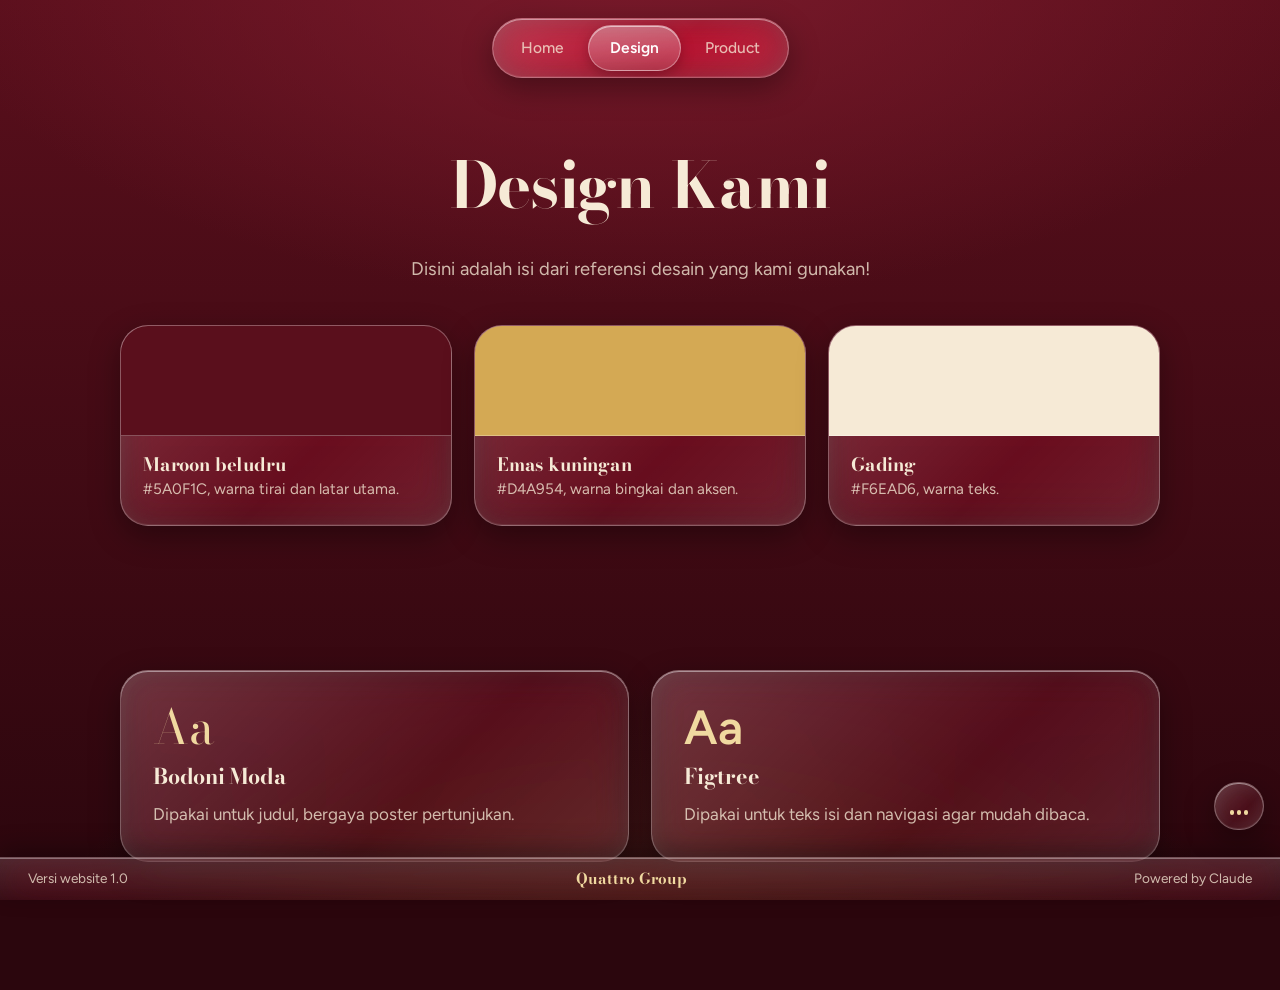
==== design.html @ 7adb5fd8 "Merge e5ae943a74b05cfe3225c793a8fa76614c03eaf5 into 2a68b630adbe007848e62d28ed60ac582b426d47" ====
<!DOCTYPE html>
<html lang="id">

<head>
  <meta charset="UTF-8">
  <meta name="viewport" content="width=device-width, initial-scale=1.0">
  <title>Design | Kelompok Quattro</title>
  <link rel="icon" href="quattro.jpeg" type="image/jpeg">
  <link rel="preconnect" href="https://fonts.googleapis.com">
  <link rel="preconnect" href="https://fonts.gstatic.com" crossorigin>
  <link rel="stylesheet" href="style.css">
</head>

<body>
  <header class="site-header">
    <nav class="glass-nav" aria-label="Navigasi utama">
      <ul>
        <li><a href="index.html">Home</a></li>
        <li><a href="design.html" aria-current="page">Design</a></li>
        <li><a href="product.html">Product</a></li>
      </ul>
    </nav>
  </header>

  <main>
    <section class="section page-top">
      <div class="section-head">
        <h1>Design Kami</h1>
        <p class="lead">Disini adalah isi dari referensi desain yang kami gunakan!</p>
      </div>

      <div class="grid">
        <article class="glass-card swatch">
          <div class="swatch-color" style="background:#5a0f1c"></div>
          <div class="swatch-info">
            <h3>Maroon beludru</h3>
            <p>#5A0F1C, warna tirai dan latar utama.</p>
          </div>
        </article>
        <article class="glass-card swatch">
          <div class="swatch-color" style="background:#d4a954"></div>
          <div class="swatch-info">
            <h3>Emas kuningan</h3>
            <p>#D4A954, warna bingkai dan aksen.</p>
          </div>
        </article>
        <article class="glass-card swatch">
          <div class="swatch-color" style="background:#f6ead6"></div>
          <div class="swatch-info">
            <h3>Gading</h3>
            <p>#F6EAD6, warna teks.</p>
          </div>
        </article>
      </div>
    </section>

    <section class="section">
      <div class="grid">
        <article class="glass-card">
          <div class="type-sample">Aa</div>
          <h3>Bodoni Moda</h3>
          <p>Dipakai untuk judul, bergaya poster pertunjukan.</p>
        </article>
        <article class="glass-card">
          <div class="type-sample body-face">Aa</div>
          <h3>Figtree</h3>
          <p>Dipakai untuk teks isi dan navigasi agar mudah dibaca.</p>
        </article>
      </div>
    </section>
  </main>

  <footer class="dev-bar">
    <span>Versi website 1.0</span>
    <span class="dev-bar-name">Quattro Group</span>
    <span>Powered by Claude</span>
  </footer>

  <script src="script.js"></script>
</body>

</html>
---- style.css ----
@import url("https://fonts.googleapis.com/css2?family=Bodoni+Moda:ital,opsz,wght@0,6..96,500;0,6..96,700;1,6..96,500&family=Figtree:wght@400;500;600&display=swap");

/* ---------- Tokens ---------- */
:root {
  --velvet: #5a0f1c;
  --velvet-deep: #2b060d;
  --velvet-light: #7a1a2b;
  --brass: #d4a954;
  --brass-soft: #f0d9a0;
  --ivory: #f6ead6;
  --ivory-dim: rgba(246, 234, 214, 0.78);

  --font-display: "Bodoni Moda", "Didot", Georgia, serif;
  --font-body: "Figtree", system-ui, -apple-system, "Segoe UI", sans-serif;

  --glass-fill: linear-gradient(
    135deg,
    rgba(255, 255, 255, 0.2),
    rgba(255, 255, 255, 0.05) 60%,
    rgba(255, 255, 255, 0.12)
  );
  --glass-border: rgba(255, 255, 255, 0.28);
  --glass-shadow: 0 10px 30px rgba(0, 0, 0, 0.35),
    inset 0 1px 0 rgba(255, 255, 255, 0.45),
    inset 0 -1px 0 rgba(255, 255, 255, 0.08),
    inset 0 0 18px rgba(255, 255, 255, 0.05);
}

/* ---------- Base ---------- */
*,
*::before,
*::after {
  box-sizing: border-box;
}

html {
  min-height: 100%;
  scroll-behavior: smooth;
}

body {
  margin: 0;
  min-height: 100vh;
  font-family: var(--font-body);
  font-size: 1.0625rem;
  line-height: 1.7;
  color: var(--ivory);
  background-color: var(--velvet-deep);
  background-image:
    radial-gradient(ellipse 80% 55% at 50% -5%, var(--velvet-light), transparent 70%),
    radial-gradient(ellipse 70% 50% at 50% 110%, rgba(212, 169, 84, 0.12), transparent 70%),
    linear-gradient(180deg, var(--velvet), var(--velvet-deep));
  background-attachment: fixed;
  overflow-x: hidden;
}

img {
  max-width: 100%;
  display: block;
}

a {
  color: var(--brass-soft);
}

:focus-visible {
  outline: 2px solid var(--brass);
  outline-offset: 3px;
  border-radius: 10px;
}

/* ---------- Liquid glass navigation ---------- */
.site-header {
  position: fixed;
  top: 18px;
  left: 0;
  right: 0;
  z-index: 50;
  display: flex;
  justify-content: center;
  padding: 0 16px;
  pointer-events: none;
}

.glass-nav {
  --mx: 50%;
  --my: 0%;
  position: relative;
  pointer-events: auto;
  border-radius: 999px;
  padding: 6px;
  background: var(--glass-fill);
  border: 1px solid var(--glass-border);
  box-shadow: var(--glass-shadow);
  -webkit-backdrop-filter: blur(22px) saturate(190%) brightness(1.08);
  backdrop-filter: blur(22px) saturate(190%) brightness(1.08);
  overflow: hidden;
}

/* specular highlight that follows the cursor */
.glass-nav::before {
  content: "";
  position: absolute;
  inset: 0;
  border-radius: inherit;
  background: radial-gradient(
    120px 60px at var(--mx) var(--my),
    rgba(255, 255, 255, 0.35),
    transparent 70%
  );
  opacity: 0;
  transition: opacity 0.3s ease;
  pointer-events: none;
}

.glass-nav:hover::before {
  opacity: 1;
}

.glass-nav ul {
  position: relative;
  display: flex;
  gap: 2px;
  margin: 0;
  padding: 0;
  list-style: none;
}

.glass-nav li {
  position: relative;
  z-index: 1;
}

.glass-nav a {
  display: block;
  padding: 10px 22px;
  border-radius: 999px;
  color: var(--ivory-dim);
  font-weight: 500;
  font-size: 0.97rem;
  text-decoration: none;
  transition: color 0.25s ease;
}

.glass-nav a:hover,
.glass-nav a:focus-visible {
  color: #fff;
}

.glass-nav a[aria-current="page"] {
  color: #fff;
  font-weight: 600;
}

/* sliding glass pill (position set by script.js) */
.nav-indicator {
  position: absolute;
  top: 0;
  left: 0;
  height: 100%;
  width: 0;
  border-radius: 999px;
  background: linear-gradient(
    180deg,
    rgba(255, 255, 255, 0.34),
    rgba(255, 255, 255, 0.12)
  );
  border: 1px solid rgba(255, 255, 255, 0.35);
  box-shadow: inset 0 1px 0 rgba(255, 255, 255, 0.55),
    0 4px 14px rgba(0, 0, 0, 0.25);
  transition: transform 0.45s cubic-bezier(0.34, 1.4, 0.5, 1),
    width 0.45s cubic-bezier(0.34, 1.4, 0.5, 1), opacity 0.2s ease;
  pointer-events: none;
  opacity: 0;
}

.nav-indicator.is-ready {
  opacity: 1;
}

/* ---------- Stage (hero) ---------- */
.stage {
  position: relative;
  min-height: 100vh;
  display: grid;
  place-items: center;
  padding: 120px 24px 72px;
  text-align: center;
  isolation: isolate;
  overflow: hidden;
}

/* spotlight cone from above */
.stage::before {
  content: "";
  position: absolute;
  top: 0;
  left: 50%;
  width: min(900px, 120vw);
  height: 100%;
  transform: translateX(-50%);
  background: conic-gradient(
    from 180deg at 50% -6%,
    transparent 160deg,
    rgba(255, 233, 180, 0.2) 172deg,
    rgba(255, 233, 180, 0.34) 180deg,
    rgba(255, 233, 180, 0.2) 188deg,
    transparent 200deg
  );
  filter: blur(14px);
  z-index: -1;
  pointer-events: none;
}

.stage-inner {
  max-width: 760px;
}

.logo-frame {
  width: min(280px, 62vw);
  aspect-ratio: 1;
  margin: 0 auto 36px;
  border-radius: 50%;
  padding: 8px;
  background: linear-gradient(145deg, var(--brass-soft), var(--brass) 55%, #9a7425);
  box-shadow: 0 0 0 1px rgba(255, 255, 255, 0.25),
    0 0 80px rgba(255, 223, 150, 0.35),
    0 24px 50px rgba(0, 0, 0, 0.5);
}

.logo-frame img {
  width: 100%;
  height: 100%;
  border-radius: 50%;
  object-fit: cover;
}

h1,
h2,
h3 {
  font-family: var(--font-display);
  font-weight: 700;
  line-height: 1.12;
  letter-spacing: -0.01em;
  margin: 0 0 0.5em;
  color: var(--ivory);
  text-wrap: balance;
}

h1 {
  font-size: clamp(2.3rem, 6vw, 4rem);
}

h2 {
  font-size: clamp(1.7rem, 3.6vw, 2.5rem);
}

h3 {
  font-size: 1.35rem;
}

.lead {
  max-width: 54ch;
  margin: 0 auto;
  font-size: 1.15rem;
  color: var(--ivory-dim);
}

/* ---------- Curtains (open once on load) ---------- */
.curtains {
  position: fixed;
  inset: 0;
  z-index: 40;
  overflow: hidden;
  pointer-events: none;
}

.curtain {
  position: absolute;
  top: 0;
  bottom: 0;
  width: 52vw;
  pointer-events: none;
  background:
    repeating-linear-gradient(
      90deg,
      rgba(0, 0, 0, 0.35) 0,
      rgba(0, 0, 0, 0.05) 3.5vw,
      rgba(255, 255, 255, 0.07) 6vw,
      rgba(0, 0, 0, 0.3) 9vw
    ),
    linear-gradient(180deg, #7d1526, #430912);
  box-shadow: 0 0 60px rgba(0, 0, 0, 0.7);
  animation-duration: 1.9s;
  animation-delay: 0.25s;
  animation-fill-mode: forwards;
  animation-timing-function: cubic-bezier(0.7, 0, 0.2, 1);
}

.curtain-left {
  left: 0;
  transform-origin: left;
  animation-name: open-left;
}

.curtain-right {
  right: 0;
  transform-origin: right;
  animation-name: open-right;
}

@keyframes open-left {
  to {
    transform: translateX(-100%) scaleX(0.6);
  }
}

@keyframes open-right {
  to {
    transform: translateX(100%) scaleX(0.6);
  }
}

/* ---------- Sections ---------- */
.section {
  width: min(1040px, 100% - 40px);
  margin: 0 auto;
  padding: 72px 0;
}

.section-head {
  text-align: center;
  margin-bottom: 40px;
}

.page-top {
  padding-top: 150px;
}

/* ---------- Glass cards ---------- */
.glass-card {
  position: relative;
  border-radius: 28px;
  padding: 32px;
  background: var(--glass-fill);
  border: 1px solid var(--glass-border);
  box-shadow: var(--glass-shadow);
  -webkit-backdrop-filter: blur(18px) saturate(170%);
  backdrop-filter: blur(18px) saturate(170%);
}

.glass-card p {
  margin: 0;
  color: var(--ivory-dim);
}

.glass-card p + p {
  margin-top: 1em;
}

.prose {
  max-width: 68ch;
  margin: 0 auto;
}

.grid {
  display: grid;
  gap: 22px;
  grid-template-columns: repeat(auto-fit, minmax(240px, 1fr));
}

/* ---------- Video / embed ---------- */
.embed {
  position: relative;
  width: 100%;
  padding-top: 56.25%;
  border-radius: 24px;
  overflow: hidden;
  border: 1px solid var(--glass-border);
  box-shadow: 0 0 0 6px rgba(212, 169, 84, 0.18), 0 24px 60px rgba(0, 0, 0, 0.55);
  background: var(--velvet-deep);
}

.embed iframe {
  position: absolute;
  inset: 0;
  width: 100%;
  height: 100%;
  border: 0;
}

/* ---------- Design page: swatches ---------- */
.swatch {
  padding: 0;
  overflow: hidden;
}

.swatch-color {
  height: 110px;
  border-bottom: 1px solid var(--glass-border);
}

.swatch-info {
  padding: 18px 22px 22px;
}

.swatch-info h3 {
  margin-bottom: 0.15em;
  font-size: 1.15rem;
}

.swatch-info p {
  font-size: 0.95rem;
}

.type-sample {
  font-family: var(--font-display);
  font-size: 3rem;
  line-height: 1;
  margin-bottom: 14px;
  color: var(--brass-soft);
}

.type-sample.body-face {
  font-family: var(--font-body);
  font-weight: 600;
}

/* ---------- Product page: ticket cards ---------- */
.ticket {
  display: flex;
  flex-direction: column;
  min-height: 260px;
  padding: 0;
  overflow: hidden;
  transition: transform 0.35s cubic-bezier(0.34, 1.4, 0.5, 1),
    box-shadow 0.35s ease;
}

.ticket:hover {
  transform: translateY(-6px) rotate(-0.6deg);
  box-shadow: 0 22px 44px rgba(0, 0, 0, 0.5),
    inset 0 1px 0 rgba(255, 255, 255, 0.5),
    0 0 0 1px rgba(212, 169, 84, 0.5);
}

.ticket-art {
  flex: 1;
  display: grid;
  place-items: center;
  min-height: 140px;
  background:
    radial-gradient(circle at 50% 40%, rgba(255, 223, 150, 0.28), transparent 65%),
    linear-gradient(160deg, rgba(255, 255, 255, 0.08), rgba(0, 0, 0, 0.2));
  font-family: var(--font-display);
  font-size: 3.4rem;
  color: var(--brass-soft);
}

/* perforated tear line */
.ticket-body {
  position: relative;
  padding: 20px 24px 24px;
  border-top: 2px dashed rgba(246, 234, 214, 0.35);
}

.ticket-body::before,
.ticket-body::after {
  content: "";
  position: absolute;
  top: -11px;
  width: 20px;
  height: 20px;
  border-radius: 50%;
  background: var(--velvet);
}

.ticket-body::before {
  left: -10px;
}

.ticket-body::after {
  right: -10px;
}

.ticket-body h3 {
  margin-bottom: 0.2em;
}

.ticket-body p {
  font-size: 0.95rem;
  color: var(--ivory-dim);
}

/* ---------- Dev bar ---------- */
body {
  padding-bottom: 56px;
}

.dev-bar {
  position: fixed;
  left: 0;
  right: 0;
  bottom: 0;
  z-index: 45;
  display: flex;
  align-items: center;
  justify-content: space-between;
  gap: 12px;
  padding: 11px clamp(14px, 4vw, 28px);
  font-size: 0.85rem;
  line-height: 1.3;
  color: var(--ivory-dim);
  background: linear-gradient(180deg, rgba(255, 255, 255, 0.14), rgba(255, 255, 255, 0.04));
  border-top: 1px solid var(--glass-border);
  box-shadow: inset 0 1px 0 rgba(255, 255, 255, 0.35), 0 -8px 24px rgba(0, 0, 0, 0.3);
  -webkit-backdrop-filter: blur(20px) saturate(180%);
  backdrop-filter: blur(20px) saturate(180%);
}

.dev-bar-name {
  font-family: var(--font-display);
  font-weight: 700;
  font-size: 0.95rem;
  color: var(--brass-soft);
}

/* ---------- Music toggle ---------- */
.bgm-toggle {
  position: fixed;
  right: 16px;
  bottom: 70px;
  z-index: 46;
  display: flex;
  align-items: center;
  gap: 0;
  height: 48px;
  padding: 0 15px;
  border-radius: 999px;
  color: #fff;
  font: inherit;
  font-size: 0.88rem;
  cursor: pointer;
  background: var(--glass-fill);
  border: 1px solid var(--glass-border);
  box-shadow: var(--glass-shadow);
  -webkit-backdrop-filter: blur(20px) saturate(190%);
  backdrop-filter: blur(20px) saturate(190%);
  transition: gap 0.35s ease, padding 0.35s ease;
}

.bgm-label {
  max-width: 0;
  overflow: hidden;
  white-space: nowrap;
  transition: max-width 0.45s ease;
}

.bgm-toggle:hover,
.bgm-toggle:focus-visible {
  gap: 10px;
  padding: 0 18px 0 15px;
}

.bgm-toggle:hover .bgm-label,
.bgm-toggle:focus-visible .bgm-label {
  max-width: 260px;
}

.bgm-eq {
  display: flex;
  align-items: flex-end;
  gap: 3px;
  width: 18px;
  height: 18px;
}

.bgm-eq i {
  flex: 1;
  height: 30%;
  border-radius: 2px;
  background: var(--brass-soft);
}

.bgm-toggle.is-playing .bgm-eq i {
  animation: eq 0.9s ease-in-out infinite;
}

.bgm-toggle.is-playing .bgm-eq i:nth-child(2) {
  animation-delay: -0.3s;
}

.bgm-toggle.is-playing .bgm-eq i:nth-child(3) {
  animation-delay: -0.6s;
}

@keyframes eq {
  0%, 100% { height: 25%; }
  50% { height: 100%; }
}

/* ---------- Responsive + motion ---------- */
@media (max-width: 520px) {
  .glass-nav a {
    padding: 9px 15px;
    font-size: 0.9rem;
  }

  .glass-card {
    padding: 24px;
  }

  .dev-bar {
    font-size: 0.76rem;
    gap: 8px;
  }

  .dev-bar-name {
    font-size: 0.82rem;
  }
}

@media (prefers-reduced-motion: reduce) {
  html {
    scroll-behavior: auto;
  }

  .curtain {
    display: none;
  }

  .nav-indicator,
  .ticket {
    transition: none;
  }

  .bgm-toggle.is-playing .bgm-eq i {
    animation: none;
    height: 70%;
  }
}
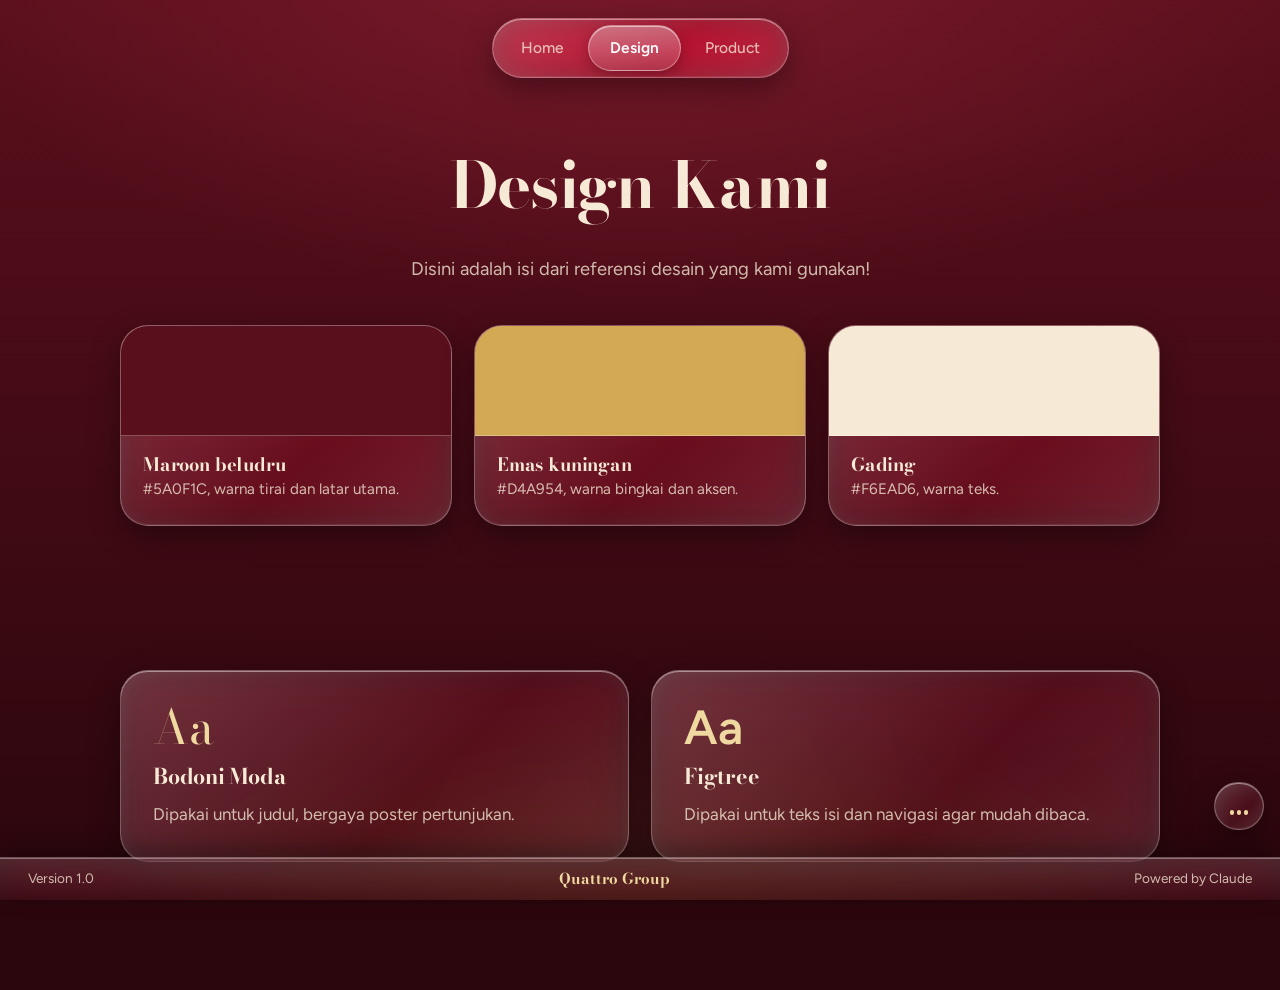
==== commit 1fe2dda7: "Update design.html" ====
--- a/design.html
+++ b/design.html
@@ -71,7 +71,7 @@
   </main>
 
   <footer class="dev-bar">
-    <span>Versi website 1.0</span>
+    <span>Version 1.0</span>
     <span class="dev-bar-name">Quattro Group</span>
     <span>Powered by Claude</span>
   </footer>
